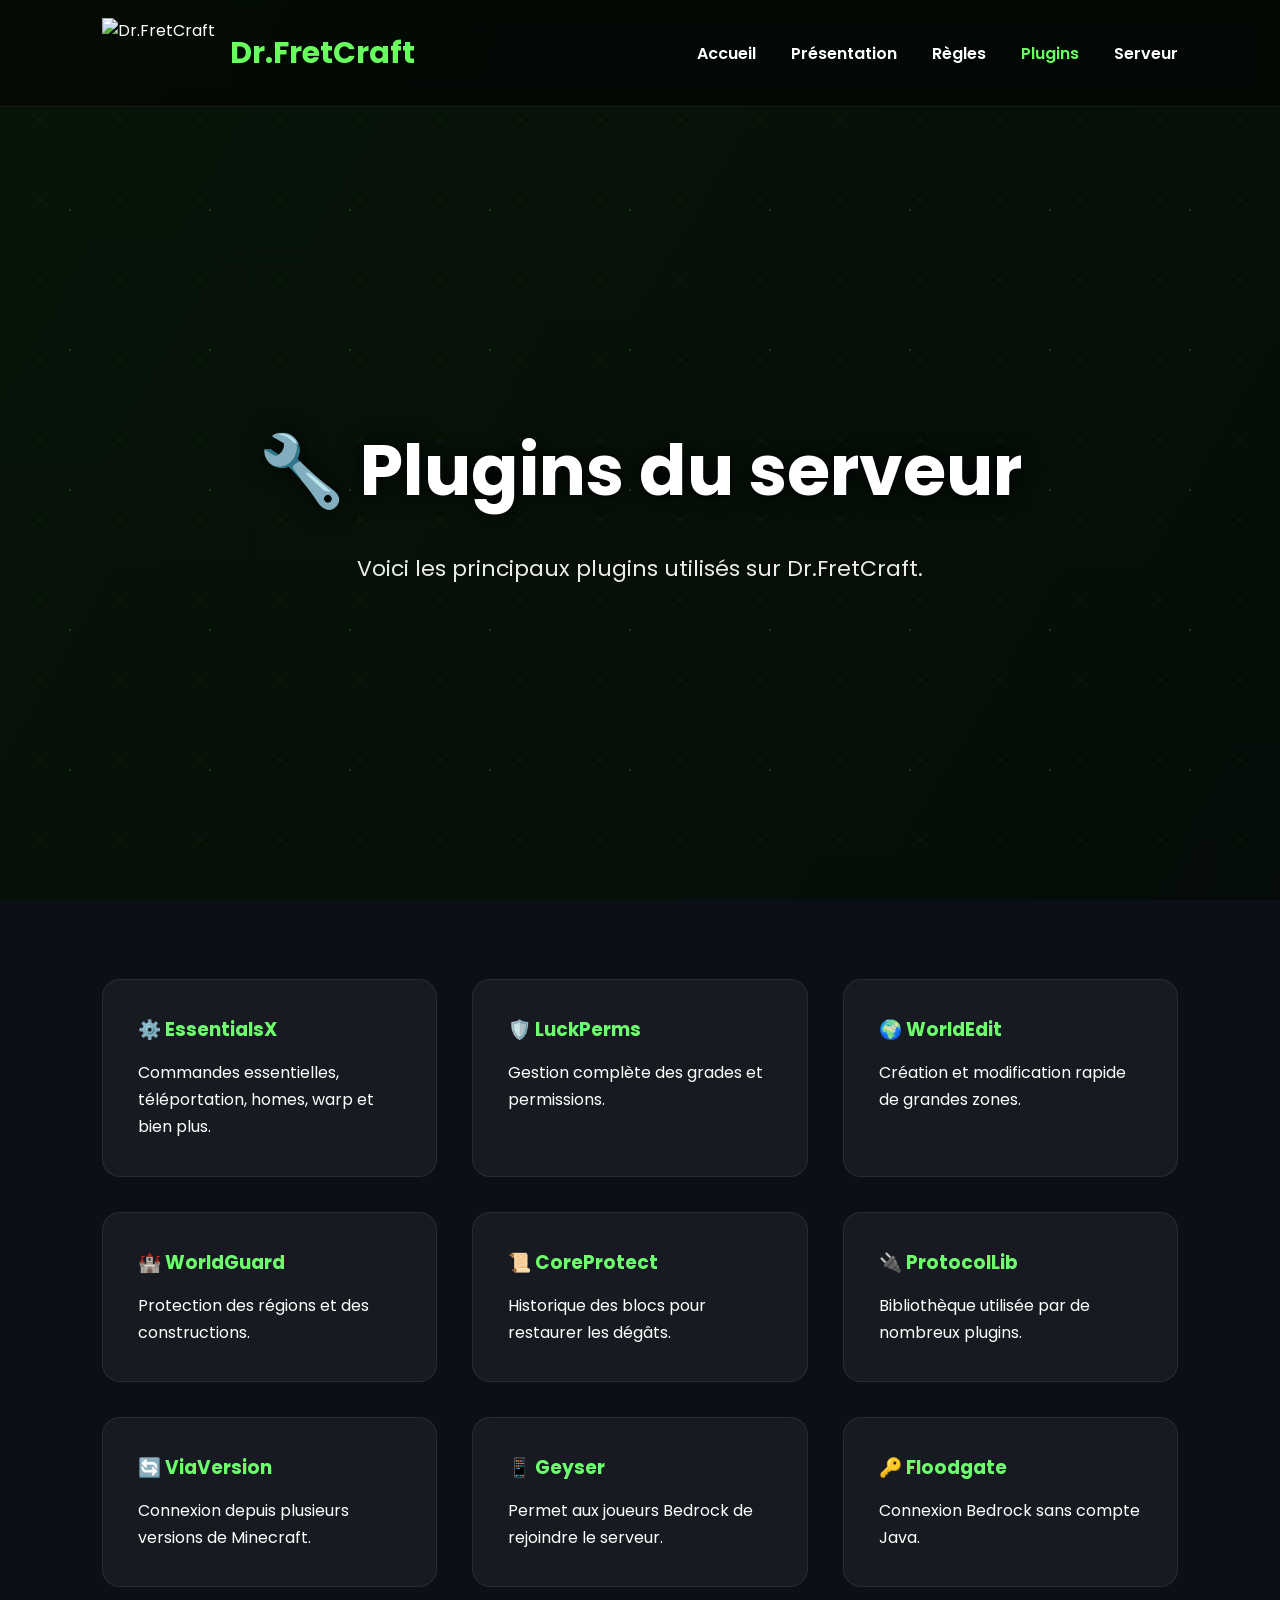
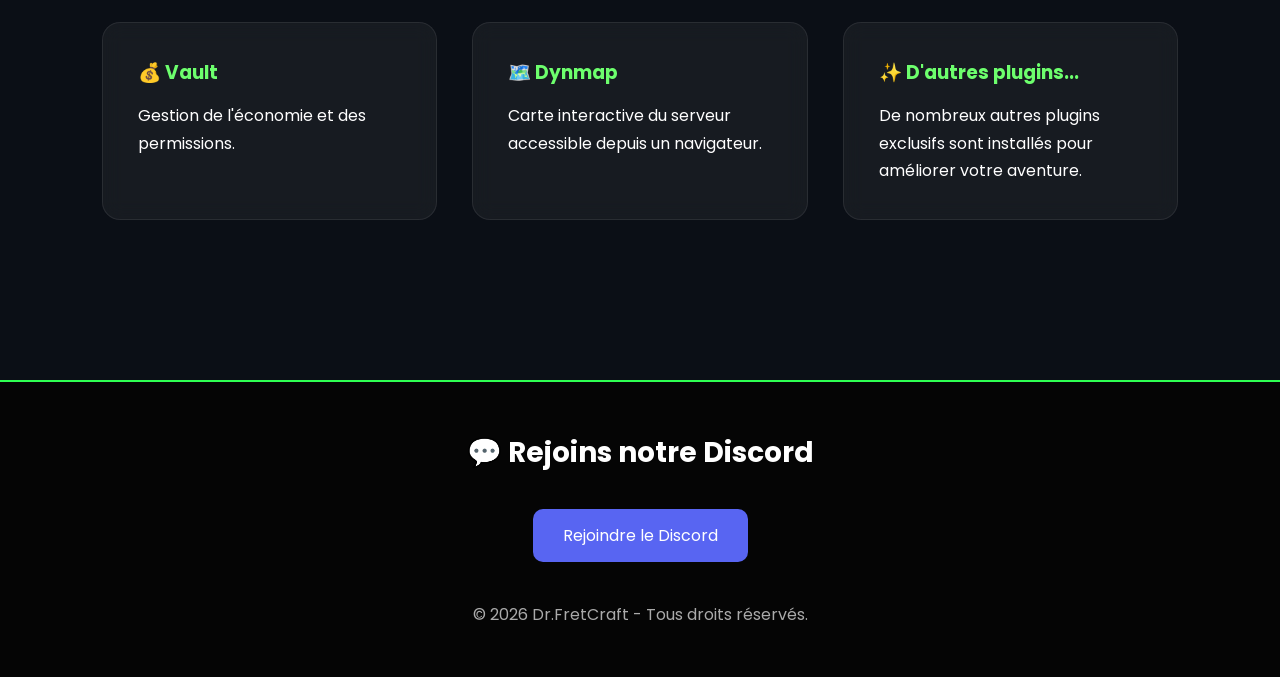
==== plugins.html @ d0f173e8 "Create plugins.html" ====
<!DOCTYPE html>
<html lang="fr">
<head>

<meta charset="UTF-8">
<meta name="viewport" content="width=device-width, initial-scale=1.0">

<title>Plugins | Dr.FretCraft</title>

<link rel="stylesheet" href="style.css">

<link href="https://fonts.googleapis.com/css2?family=Poppins:wght@300;400;600;700&display=swap" rel="stylesheet">

</head>

<body>

<header class="header">

<div class="logo">

<img src="images/logo.png" alt="Dr.FretCraft">

<h1>Dr.FretCraft</h1>

</div>

<nav>

<ul>

<li><a href="index.html">Accueil</a></li>

<li><a href="presentation.html">Présentation</a></li>

<li><a href="regles.html">Règles</a></li>

<li><a href="plugins.html" class="active">Plugins</a></li>

<li><a href="serveur.html">Serveur</a></li>

</ul>

</nav>

</header>

<section class="hero">

<div class="hero-content">

<h2>🔧 Plugins du serveur</h2>

<p>

Voici les principaux plugins utilisés sur Dr.FretCraft.

</p>

</div>

</section>

<section class="cards">

<div class="card">
<h3>⚙️ EssentialsX</h3>
<p>Commandes essentielles, téléportation, homes, warp et bien plus.</p>
</div>

<div class="card">
<h3>🛡️ LuckPerms</h3>
<p>Gestion complète des grades et permissions.</p>
</div>

<div class="card">
<h3>🌍 WorldEdit</h3>
<p>Création et modification rapide de grandes zones.</p>
</div>

<div class="card">
<h3>🏰 WorldGuard</h3>
<p>Protection des régions et des constructions.</p>
</div>

<div class="card">
<h3>📜 CoreProtect</h3>
<p>Historique des blocs pour restaurer les dégâts.</p>
</div>

<div class="card">
<h3>🔌 ProtocolLib</h3>
<p>Bibliothèque utilisée par de nombreux plugins.</p>
</div>

<div class="card">
<h3>🔄 ViaVersion</h3>
<p>Connexion depuis plusieurs versions de Minecraft.</p>
</div>

<div class="card">
<h3>📱 Geyser</h3>
<p>Permet aux joueurs Bedrock de rejoindre le serveur.</p>
</div>

<div class="card">
<h3>🔑 Floodgate</h3>
<p>Connexion Bedrock sans compte Java.</p>
</div>

<div class="card">
<h3>💰 Vault</h3>
<p>Gestion de l'économie et des permissions.</p>
</div>

<div class="card">
<h3>🗺️ Dynmap</h3>
<p>Carte interactive du serveur accessible depuis un navigateur.</p>
</div>

<div class="card">
<h3>✨ D'autres plugins...</h3>
<p>De nombreux autres plugins exclusifs sont installés pour améliorer votre aventure.</p>
</div>

</section>

<footer>

<h3>💬 Rejoins notre Discord</h3>

<a href="https://discord.gg/TONCODE" target="_blank">

Rejoindre le Discord

</a>

<p>

© 2026 Dr.FretCraft - Tous droits réservés.

</p>

</footer>

<script src="script.js"></script>

</body>
</html>
---- style.css ----
/*==================================================
                Dr.FretCraft - style.css
==================================================*/

/* RESET */

*{
    margin:0;
    padding:0;
    box-sizing:border-box;
}

html{
    scroll-behavior:smooth;
}

body{
    font-family:'Poppins',sans-serif;
    background:#0b0f16;
    color:white;
    overflow-x:hidden;
}

/* =========================
        FOND ANIMÉ
========================= */

body::before{
    content:"";
    position:fixed;
    inset:0;
    z-index:-3;

    background:
    linear-gradient(rgba(0,0,0,.65),rgba(0,0,0,.75)),
    linear-gradient(120deg,#133b17,#0b0f16,#16381c);

    background-size:400% 400%;

    animation:bg 18s ease infinite;
}

@keyframes bg{

0%{
background-position:0% 50%;
}

50%{
background-position:100% 50%;
}

100%{
background-position:0% 50%;
}

}

/* Particules */

body::after{

content:"";

position:fixed;

left:0;
top:0;

width:100%;
height:100%;

background-image:
radial-gradient(#39ff14 1px,transparent 1px),
radial-gradient(#6eff6e 1px,transparent 1px);

background-size:80px 80px,140px 140px;

opacity:.18;

animation:particles 50s linear infinite;

pointer-events:none;

z-index:-2;

}

@keyframes particles{

0%{
transform:translateY(0);
}

100%{
transform:translateY(-600px);
}

}

/* =========================
        HEADER
========================= */

.header{

position:sticky;

top:0;

display:flex;

justify-content:space-between;

align-items:center;

padding:18px 8%;

background:rgba(0,0,0,.45);

backdrop-filter:blur(12px);

border-bottom:1px solid rgba(255,255,255,.08);

z-index:999;

}

/* =========================
          LOGO
========================= */

.logo{

display:flex;

align-items:center;

gap:15px;

}

.logo img{

height:70px;

transition:.35s;

}

.logo img:hover{

transform:scale(1.08);

filter:drop-shadow(0 0 18px #44ff44);

}

.logo h1{

font-size:30px;

color:#69ff5f;

}

/* =========================
          MENU
========================= */

nav ul{

display:flex;

list-style:none;

gap:35px;

}

nav a{

text-decoration:none;

color:white;

font-weight:600;

transition:.3s;

position:relative;

}

nav a:hover{

color:#69ff5f;

}

nav a.active{

color:#69ff5f;

}

nav a::after{

content:"";

position:absolute;

left:0;

bottom:-6px;

width:0;

height:2px;

background:#69ff5f;

transition:.3s;

}

nav a:hover::after{

width:100%;

}

/* =========================
          HERO
========================= */

.hero{

height:88vh;

display:flex;

justify-content:center;

align-items:center;

text-align:center;

padding:30px;

}

.hero-content{

max-width:900px;

}

.hero h2{

font-size:70px;

margin-bottom:25px;

text-shadow:0 0 20px black;

}

.hero p{

font-size:22px;

line-height:1.8;

opacity:.92;

}

/* =========================
          BOUTON
========================= */

.btn{

display:inline-block;

margin-top:45px;

padding:18px 42px;

background:#35d43b;

color:white;

font-size:20px;

font-weight:bold;

border-radius:12px;

text-decoration:none;

transition:.35s;

box-shadow:0 0 20px rgba(53,212,59,.5);

}

.btn:hover{

background:#52ff59;

transform:translateY(-6px);

box-shadow:0 0 35px rgba(82,255,89,.8);

}

/* =========================
          CARTES
========================= */

.cards{

display:grid;

grid-template-columns:repeat(auto-fit,minmax(260px,1fr));

gap:35px;

padding:80px 8%;

}

.card{

background:rgba(255,255,255,.05);

padding:35px;

border-radius:18px;

backdrop-filter:blur(10px);

border:1px solid rgba(255,255,255,.08);

transition:.35s;

}

.card:hover{

transform:translateY(-10px);

box-shadow:0 0 25px rgba(50,255,80,.35);

}

.card h3{

margin-bottom:15px;

color:#6dff6d;

}

.card p{

line-height:1.7;

}

/* =========================
          FOOTER
========================= */

footer{

margin-top:80px;

padding:50px 20px;

background:#050505;

text-align:center;

border-top:2px solid #2eff52;

}

footer h3{

margin-bottom:15px;

font-size:28px;

}

footer a{

display:inline-block;

margin:20px 0;

padding:14px 30px;

background:#5865F2;

color:white;

text-decoration:none;

border-radius:10px;

transition:.3s;

}

footer a:hover{

transform:scale(1.05);

}

footer p{

margin-top:20px;

color:#aaa;

}

/* =========================
        RESPONSIVE
========================= */

@media(max-width:900px){

.header{

flex-direction:column;

gap:20px;

}

nav ul{

flex-wrap:wrap;

justify-content:center;

}

.hero h2{

font-size:42px;

}

.hero p{

font-size:18px;

}

.logo img{

height:55px;

}

}
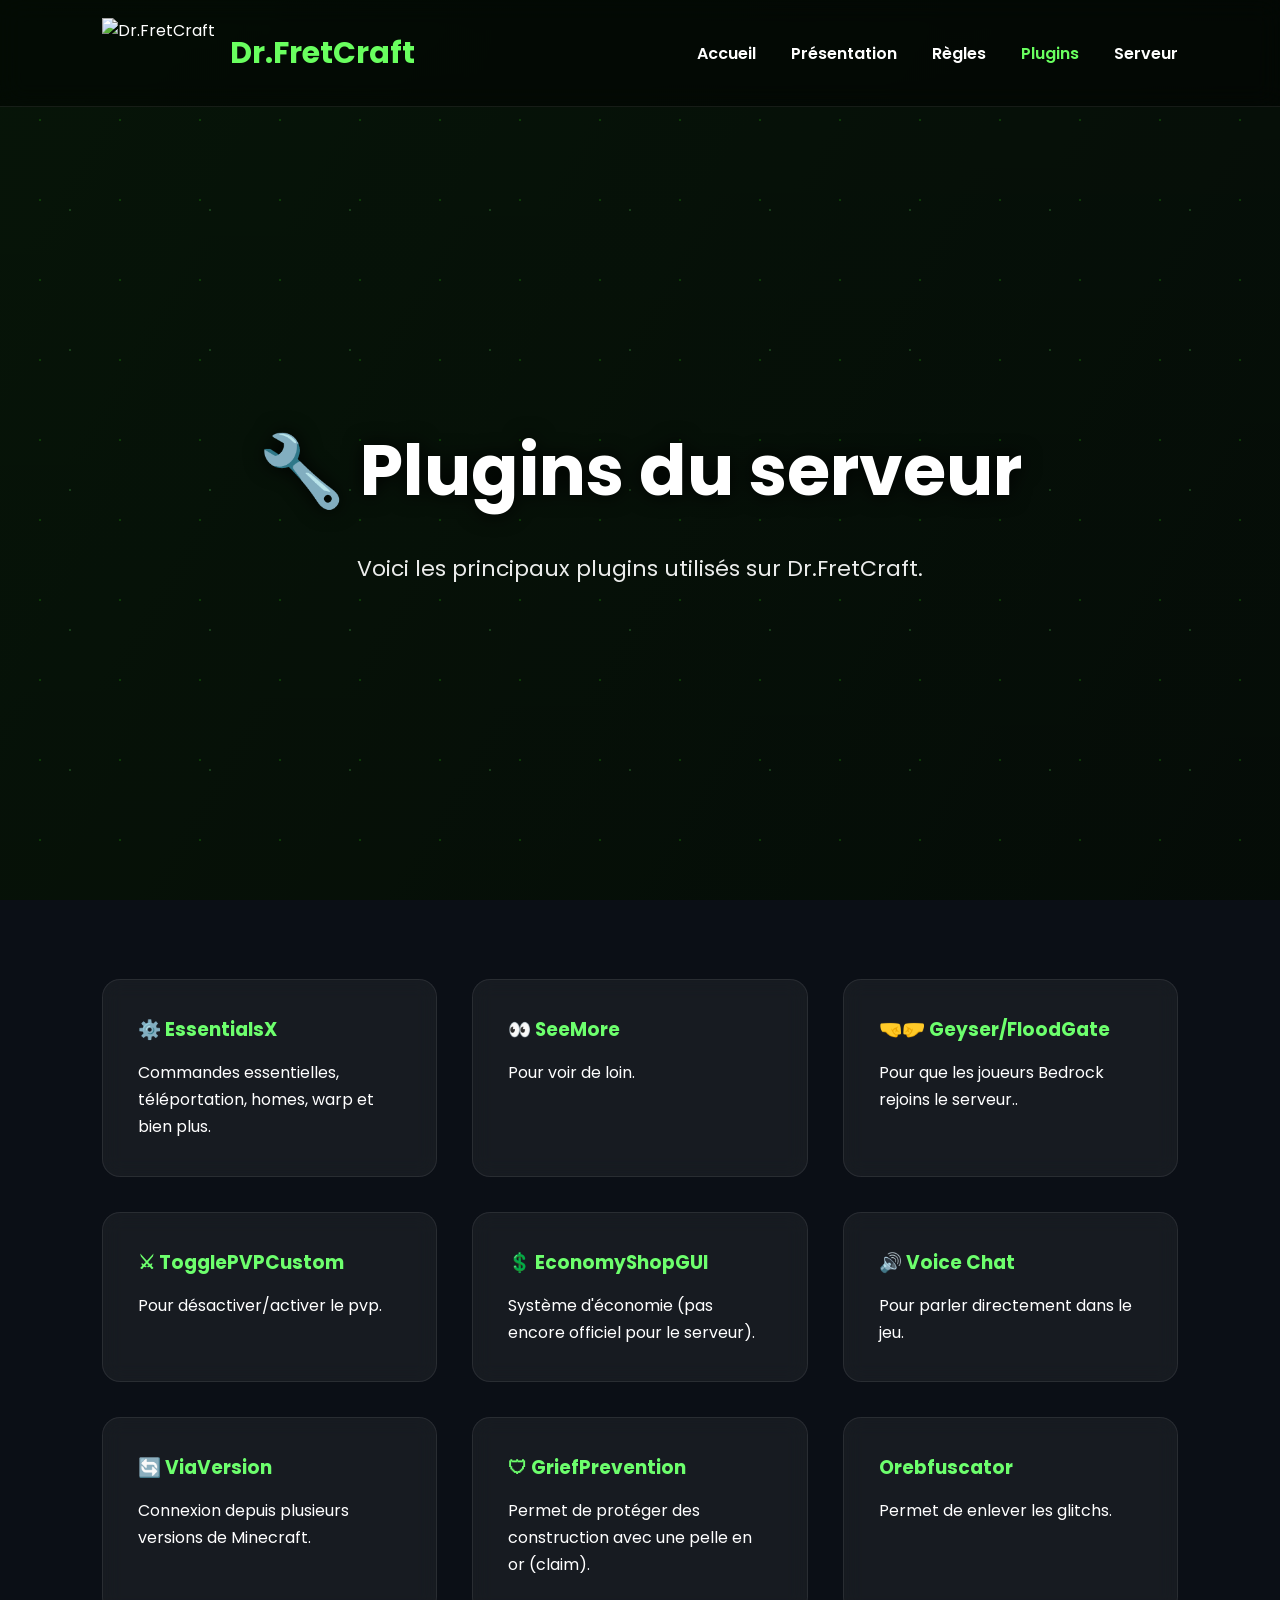
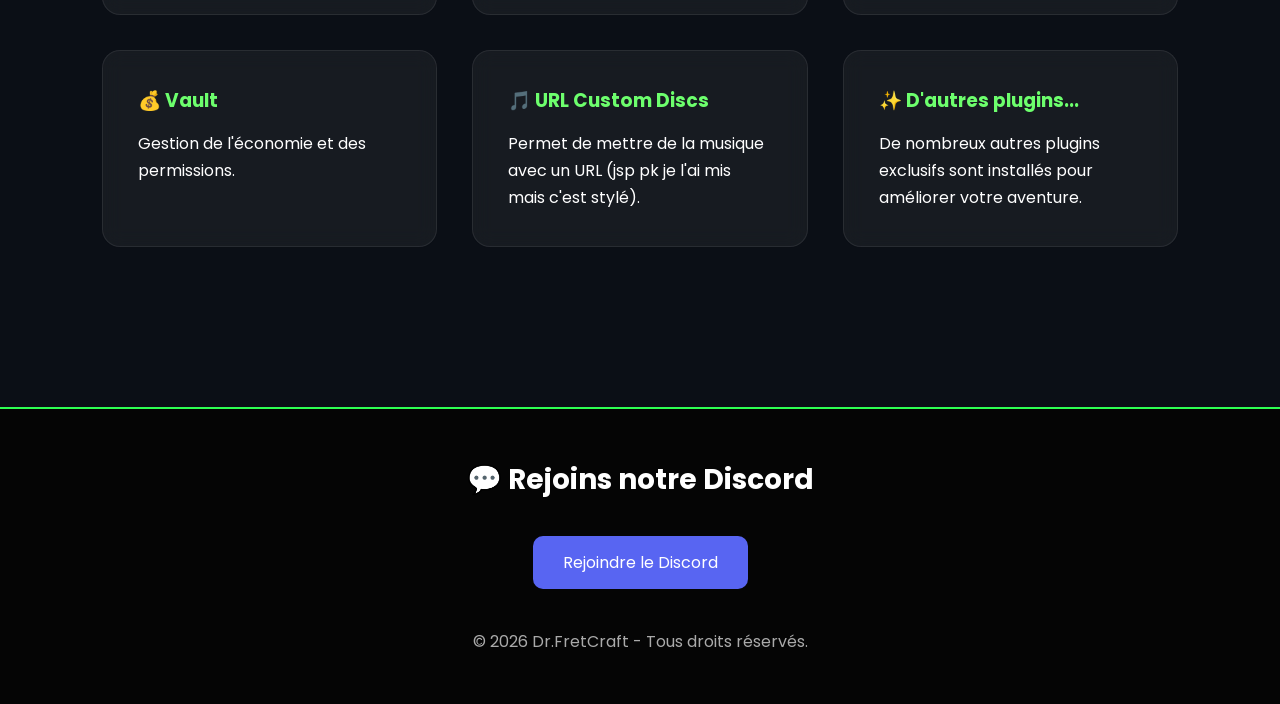
==== commit f1e2f498: "Update plugins.html" ====
--- a/plugins.html
+++ b/plugins.html
@@ -69,28 +69,28 @@
 </div>
 
 <div class="card">
-<h3>🛡️ LuckPerms</h3>
-<p>Gestion complète des grades et permissions.</p>
+<h3>👀 SeeMore</h3>
+<p>Pour voir de loin.</p>
 </div>
 
 <div class="card">
-<h3>🌍 WorldEdit</h3>
-<p>Création et modification rapide de grandes zones.</p>
+<h3>🤜🤛 Geyser/FloodGate</h3>
+<p>Pour que les joueurs Bedrock rejoins le serveur..</p>
 </div>
 
 <div class="card">
-<h3>🏰 WorldGuard</h3>
-<p>Protection des régions et des constructions.</p>
+<h3>⚔ TogglePVPCustom</h3>
+<p>Pour désactiver/activer le pvp.</p>
 </div>
 
 <div class="card">
-<h3>📜 CoreProtect</h3>
-<p>Historique des blocs pour restaurer les dégâts.</p>
+<h3>💲 EconomyShopGUI</h3>
+<p>Système d'économie (pas encore officiel pour le serveur).</p>
 </div>
 
 <div class="card">
-<h3>🔌 ProtocolLib</h3>
-<p>Bibliothèque utilisée par de nombreux plugins.</p>
+<h3>🔊 Voice Chat</h3>
+<p>Pour parler directement dans le jeu.</p>
 </div>
 
 <div class="card">
@@ -99,13 +99,13 @@
 </div>
 
 <div class="card">
-<h3>📱 Geyser</h3>
-<p>Permet aux joueurs Bedrock de rejoindre le serveur.</p>
+<h3>🛡 GriefPrevention</h3>
+<p>Permet de protéger des construction avec une pelle en or (claim).</p>
 </div>
 
 <div class="card">
-<h3>🔑 Floodgate</h3>
-<p>Connexion Bedrock sans compte Java.</p>
+<h3>Orebfuscator</h3>
+<p>Permet de enlever les glitchs.</p>
 </div>
 
 <div class="card">
@@ -114,8 +114,8 @@
 </div>
 
 <div class="card">
-<h3>🗺️ Dynmap</h3>
-<p>Carte interactive du serveur accessible depuis un navigateur.</p>
+<h3>🎵 URL Custom Discs</h3>
+<p>Permet de mettre de la musique avec un URL (jsp pk je l'ai mis mais c'est stylé).</p>
 </div>
 
 <div class="card">
@@ -129,7 +129,7 @@
 
 <h3>💬 Rejoins notre Discord</h3>
 
-<a href="https://discord.gg/TONCODE" target="_blank">
+<a href="https://discord.gg/rdBFzXc37" target="_blank">
 
 Rejoindre le Discord
 
--- a/style.css
+++ b/style.css
@@ -467,7 +467,21 @@
 .logo img{
 
 height:55px;
-
-}
-
-}
+.hero-logo{
+    width:220px;
+    margin-bottom:25px;
+    animation:logoFloat 4s ease-in-out infinite;
+    filter:drop-shadow(0 0 25px #55ff55);
+}
+
+@keyframes logoFloat{
+    0%,100%{
+        transform:translateY(0);
+    }
+    50%{
+        transform:translateY(-12px);
+    }
+}
+}
+
+}
